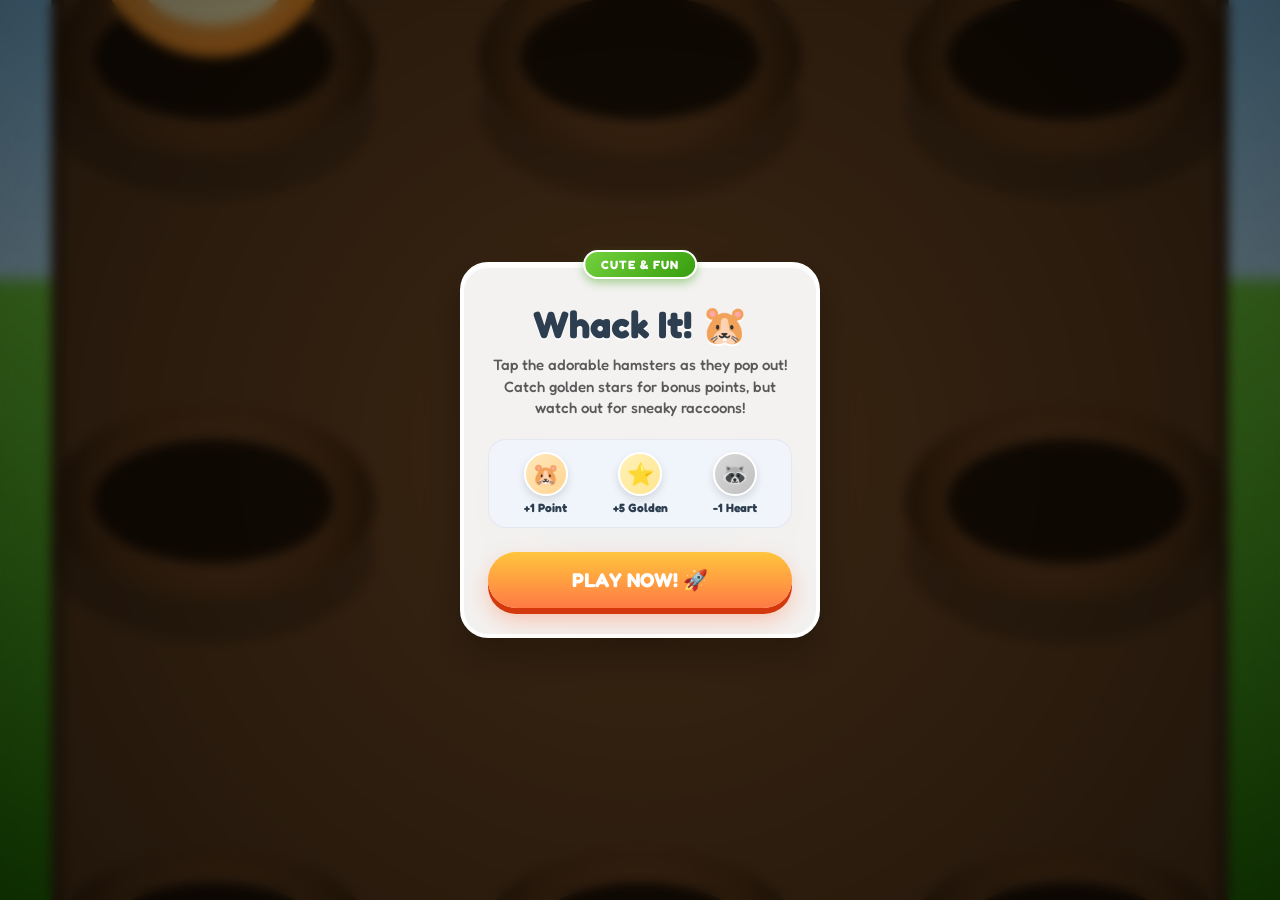
==== index.html @ 52c80264 "Update Whack It with separated HTML CSS JS, child friendly graphics, Web Audio synth background musi" ====
<!DOCTYPE html>
<html lang="en">
<head>
  <meta charset="UTF-8">
  <meta name="viewport" content="width=device-width, initial-scale=1.0, maximum-scale=1.0, user-scalable=no, viewport-fit=cover">
  <meta name="theme-color" content="#4CAF50">
  <title>Whack It! - Playful Arcade Game</title>
  
  <!-- SEO & Meta -->
  <meta name="description" content="A super fun, child-friendly Whack-It game! Tap the cute hamsters, collect golden stars, and avoid cheeky raccoons in this colorful full-screen arcade adventure.">
  <meta name="keywords" content="whack a mole, kids game, html5 game, browser game, mobile game">
  
  <!-- Google Fonts -->
  <link rel="preconnect" href="https://fonts.googleapis.com">
  <link rel="preconnect" href="https://fonts.gstatic.com" crossorigin>
  <link href="https://fonts.googleapis.com/css2?family=Fredoka:wght@400;500;600;700&display=swap" rel="stylesheet">
  
  <!-- Stylesheet -->
  <link rel="stylesheet" href="style.css">
</head>
<body>

  <!-- Fullscreen Canvas -->
  <canvas id="gameCanvas"></canvas>

  <!-- HUD Overlay (Visible during play) -->
  <div id="hud" class="hud-container hidden">
    <div class="hud-item score-box">
      <span class="hud-label">SCORE</span>
      <span id="scoreText" class="hud-value">0</span>
    </div>
    
    <div class="hud-item streak-box">
      <span id="streakBadge" class="streak-badge">1x</span>
      <span id="streakText" class="hud-subtext">Tap the hamsters!</span>
    </div>

    <div class="hud-item lives-box" id="livesContainer">
      <!-- Dynamic Hearts rendered here -->
    </div>
  </div>

  <!-- Start Screen Overlay -->
  <div class="overlay-layer" id="titleScreen">
    <div class="game-card bounce-in">
      <div class="card-badge">CUTE & FUN</div>
      <h1 class="game-title">Whack It! 🐹</h1>
      <p class="game-subtitle">Tap the adorable hamsters as they pop out! Catch golden stars for bonus points, but watch out for sneaky raccoons!</p>

      <div class="character-preview">
        <div class="preview-item">
          <div class="char-avatar hamster-bg">🐹</div>
          <span class="char-label">+1 Point</span>
        </div>
        <div class="preview-item">
          <div class="char-avatar gold-bg">⭐</div>
          <span class="char-label">+5 Golden</span>
        </div>
        <div class="preview-item">
          <div class="char-avatar raccoon-bg">🦝</div>
          <span class="char-label">-1 Heart</span>
        </div>
      </div>

      <button class="play-btn" id="startBtn">
        <span>PLAY NOW! 🚀</span>
      </button>
    </div>
  </div>

  <!-- Game Over Overlay -->
  <div class="overlay-layer hidden" id="gameOverScreen">
    <div class="game-card pop-in" id="overCard">
      <div class="card-badge orange-badge">GAME OVER</div>
      <h2 class="over-title" id="overTitle">Awesome Effort! 🎉</h2>
      
      <div class="score-display">
        <span class="score-label">FINAL SCORE</span>
        <span class="final-score" id="finalScoreText">0</span>
      </div>

      <div class="stats-row">
        <div class="stat-pill">
          <span class="stat-icon">🎯</span>
          <span id="whackedText">0 Whacked</span>
        </div>
        <div class="stat-pill">
          <span class="stat-icon">🔥</span>
          <span id="bestStreakText">Streak 0</span>
        </div>
      </div>

      <div class="best-score-banner" id="bestBanner">
        🏆 Best Score: <span id="bestScoreText">0</span>
      </div>

      <button class="play-btn again-btn" id="againBtn">
        <span>PLAY AGAIN 🔄</span>
      </button>
    </div>
  </div>

  <!-- Pause Overlay -->
  <div class="overlay-layer hidden" id="pauseScreen">
    <div class="game-card pop-in">
      <div class="card-badge blue-badge">PAUSED</div>
      <h2 class="game-title">Game Paused ⏸️</h2>
      <p class="game-subtitle">Taking a quick break? The hamsters are waiting!</p>

      <button class="play-btn" id="resumeBtn">
        <span>RESUME GAME ▶️</span>
      </button>
    </div>
  </div>

  <!-- Main Game Engine Script -->
  <script src="script.js"></script>
</body>
</html>
---- style.css ----
/* ==========================================================================
   Whack It! - Child Friendly & Engaging CSS Design System
   ========================================================================== */

:root {
  --primary-font: "Fredoka", "Trebuchet MS", system-ui, -apple-system, sans-serif;
  --bg-grass-top: #73d13d;
  --bg-grass-bottom: #389e0d;
  --card-bg: rgba(255, 255, 255, 0.94);
  --text-dark: #2c3e50;
  --text-muted: #595959;
  --accent-yellow: #ffc53d;
  --accent-orange: #ff7a45;
  --accent-pink: #ff4d4f;
  --accent-blue: #4096ff;
  --accent-green: #52c41a;
  --shadow-color: rgba(0, 0, 0, 0.18);
  --radius-lg: 28px;
  --radius-md: 18px;
  --radius-pill: 999px;
}

* {
  box-sizing: border-box;
  margin: 0;
  padding: 0;
  -webkit-tap-highlight-color: transparent;
  user-select: none;
  -webkit-user-select: none;
}

html, body {
  width: 100%;
  height: 100%;
  overflow: hidden;
  position: fixed;
  inset: 0;
  font-family: var(--primary-font);
  background: linear-gradient(180deg, #87ceeb 0%, #a8e6cf 50%, #56ab2f 100%);
  touch-action: none;
  overscroll-behavior: none;
}

/* --------------------------------------------------------------------------
   Canvas (Full Screen Grid)
   -------------------------------------------------------------------------- */
canvas#gameCanvas {
  position: fixed;
  inset: 0;
  width: 100%;
  height: 100%;
  display: block;
  z-index: 1;
}

/* --------------------------------------------------------------------------
   HUD Top Navigation Bar
   -------------------------------------------------------------------------- */
.hud-container {
  position: fixed;
  top: max(12px, env(safe-area-inset-top));
  left: 50%;
  transform: translateX(-50%);
  width: calc(100% - 24px);
  max-width: 480px;
  z-index: 10;
  display: flex;
  align-items: center;
  justify-content: space-between;
  padding: 8px 16px;
  background: rgba(255, 255, 255, 0.88);
  backdrop-filter: blur(12px);
  -webkit-backdrop-filter: blur(12px);
  border: 3px solid rgba(255, 255, 255, 0.95);
  border-radius: var(--radius-pill);
  box-shadow: 0 8px 24px var(--shadow-color), 0 2px 6px rgba(0,0,0,0.08);
  transition: opacity 0.3s ease, transform 0.3s ease;
}

.hud-container.hidden {
  opacity: 0;
  pointer-events: none;
  transform: translate(-50%, -20px);
}

.hud-item {
  display: flex;
  flex-direction: column;
  align-items: center;
}

.score-box {
  align-items: flex-start;
}

.hud-label {
  font-size: 11px;
  font-weight: 700;
  letter-spacing: 0.08em;
  color: #8c8c8c;
}

.hud-value {
  font-size: 26px;
  font-weight: 700;
  color: #262626;
  line-height: 1;
  text-shadow: 0 1px 0 #fff;
}

.streak-box {
  align-items: center;
}

.streak-badge {
  background: linear-gradient(135deg, var(--accent-yellow), var(--accent-orange));
  color: #fff;
  font-size: 14px;
  font-weight: 700;
  padding: 2px 10px;
  border-radius: var(--radius-pill);
  box-shadow: 0 3px 6px rgba(255, 122, 69, 0.35);
  display: inline-block;
  animation: pulseBeat 1.8s infinite ease-in-out;
}

.hud-subtext {
  font-size: 11px;
  font-weight: 600;
  color: #595959;
  margin-top: 2px;
}

.lives-box {
  display: flex;
  flex-direction: row;
  gap: 6px;
  align-items: center;
}

.heart-icon {
  font-size: 22px;
  display: inline-block;
  filter: drop-shadow(0 2px 4px rgba(255, 77, 79, 0.4));
  transition: transform 0.2s cubic-bezier(0.175, 0.885, 0.32, 1.275);
}

.heart-icon.lost {
  filter: grayscale(1) opacity(0.3);
  transform: scale(0.8);
}

/* --------------------------------------------------------------------------
   Overlay Layers (Title, Game Over, Pause)
   -------------------------------------------------------------------------- */
.overlay-layer {
  position: fixed;
  inset: 0;
  z-index: 20;
  display: flex;
  align-items: center;
  justify-content: center;
  padding: 20px;
  background: radial-gradient(circle at center, rgba(0, 0, 0, 0.35) 0%, rgba(0, 0, 0, 0.65) 100%);
  backdrop-filter: blur(6px);
  -webkit-backdrop-filter: blur(6px);
  transition: opacity 0.3s ease;
}

.overlay-layer.hidden {
  display: none !important;
}

.game-card {
  width: 100%;
  max-width: 360px;
  background: var(--card-bg);
  border-radius: var(--radius-lg);
  padding: 30px 24px 26px;
  text-align: center;
  position: relative;
  box-shadow: 0 20px 40px rgba(0, 0, 0, 0.28), inset 0 2px 0 rgba(255, 255, 255, 0.8);
  border: 4px solid #ffffff;
}

/* Bouncy Keyframe Animations */
.bounce-in {
  animation: bounceIn 0.6s cubic-bezier(0.175, 0.885, 0.32, 1.275) both;
}

.pop-in {
  animation: popIn 0.4s cubic-bezier(0.34, 1.56, 0.64, 1) both;
}

@keyframes bounceIn {
  0% { opacity: 0; transform: scale(0.5) translateY(40px); }
  60% { opacity: 1; transform: scale(1.05) translateY(-8px); }
  100% { transform: scale(1) translateY(0); }
}

@keyframes popIn {
  0% { opacity: 0; transform: scale(0.85); }
  100% { opacity: 1; transform: scale(1); }
}

@keyframes pulseBeat {
  0%, 100% { transform: scale(1); }
  50% { transform: scale(1.08); }
}

/* Card Badge */
.card-badge {
  position: absolute;
  top: -16px;
  left: 50%;
  transform: translateX(-50%);
  background: linear-gradient(135deg, #73d13d, #389e0d);
  color: #ffffff;
  font-size: 12px;
  font-weight: 700;
  letter-spacing: 0.08em;
  padding: 5px 16px;
  border-radius: var(--radius-pill);
  box-shadow: 0 4px 10px rgba(56, 158, 13, 0.4);
  border: 2px solid #ffffff;
}

.orange-badge {
  background: linear-gradient(135deg, #ff7a45, #d4380d);
  box-shadow: 0 4px 10px rgba(212, 56, 13, 0.4);
}

.blue-badge {
  background: linear-gradient(135deg, #4096ff, #0958d9);
  box-shadow: 0 4px 10px rgba(9, 88, 217, 0.4);
}

/* Titles & Typography */
.game-title {
  font-size: 38px;
  font-weight: 700;
  color: var(--text-dark);
  line-height: 1.1;
  margin-top: 8px;
  margin-bottom: 8px;
  text-shadow: 0 2px 0 #fff;
}

.game-subtitle {
  font-size: 15px;
  font-weight: 500;
  color: var(--text-muted);
  line-height: 1.45;
  margin-bottom: 20px;
}

/* Character Preview Bar */
.character-preview {
  display: flex;
  justify-content: space-around;
  margin: 18px 0 24px;
  padding: 12px;
  background: rgba(240, 245, 255, 0.7);
  border-radius: var(--radius-md);
  border: 1px solid rgba(0, 0, 0, 0.05);
}

.preview-item {
  display: flex;
  flex-direction: column;
  align-items: center;
  gap: 4px;
}

.char-avatar {
  width: 44px;
  height: 44px;
  border-radius: 50%;
  display: flex;
  align-items: center;
  justify-content: center;
  font-size: 22px;
  box-shadow: 0 4px 8px rgba(0,0,0,0.12);
  border: 2px solid #ffffff;
}

.hamster-bg { background: linear-gradient(135deg, #ffe7ba, #ffd591); }
.gold-bg { background: linear-gradient(135deg, #fff1b8, #ffe58f); }
.raccoon-bg { background: linear-gradient(135deg, #d9d9d9, #bfbfbf); }

.char-label {
  font-size: 12px;
  font-weight: 700;
  color: var(--text-dark);
}

/* Buttons */
.play-btn {
  width: 100%;
  font-family: inherit;
  font-size: 20px;
  font-weight: 700;
  color: #ffffff;
  background: linear-gradient(180deg, #ffc53d 0%, #ff7a45 100%);
  border: none;
  border-radius: var(--radius-pill);
  padding: 16px 24px;
  cursor: pointer;
  box-shadow: 0 6px 0 #d4380d, 0 12px 24px rgba(255, 122, 69, 0.4);
  transition: transform 0.1s ease, box-shadow 0.1s ease;
  position: relative;
  overflow: hidden;
}

.play-btn:active {
  transform: translateY(4px);
  box-shadow: 0 2px 0 #d4380d, 0 6px 12px rgba(255, 122, 69, 0.3);
}

.again-btn {
  background: linear-gradient(180deg, #73d13d 0%, #389e0d 100%);
  box-shadow: 0 6px 0 #237804, 0 12px 24px rgba(56, 158, 13, 0.4);
}

.again-btn:active {
  box-shadow: 0 2px 0 #237804, 0 6px 12px rgba(56, 158, 13, 0.3);
}

/* Game Over Card Details */
.over-title {
  font-size: 28px;
  font-weight: 700;
  color: var(--text-dark);
  margin-top: 10px;
  margin-bottom: 12px;
}

.score-display {
  margin: 10px 0 16px;
  padding: 12px;
  background: linear-gradient(135deg, #fffbe6, #fff1b8);
  border-radius: var(--radius-md);
  border: 2px dashed #ffe58f;
}

.score-label {
  font-size: 12px;
  font-weight: 700;
  color: #d48806;
  letter-spacing: 0.08em;
  display: block;
}

.final-score {
  font-size: 52px;
  font-weight: 700;
  color: #ad8b00;
  line-height: 1;
}

.stats-row {
  display: flex;
  gap: 10px;
  justify-content: center;
  margin-bottom: 16px;
}

.stat-pill {
  flex: 1;
  background: #f5f5f5;
  padding: 8px 12px;
  border-radius: var(--radius-pill);
  font-size: 13px;
  font-weight: 600;
  color: var(--text-dark);
  display: flex;
  align-items: center;
  justify-content: center;
  gap: 6px;
}

.best-score-banner {
  font-size: 14px;
  font-weight: 700;
  color: #389e0d;
  background: #f6ffed;
  border: 1px solid #b7eb8f;
  padding: 8px 14px;
  border-radius: var(--radius-pill);
  margin-bottom: 20px;
  display: inline-block;
}

/* Responsive Tweaks */
@media (max-width: 360px) {
  .game-card { padding: 24px 18px; }
  .game-title { font-size: 32px; }
  .final-score { font-size: 44px; }
  .play-btn { font-size: 18px; padding: 14px 20px; }
}
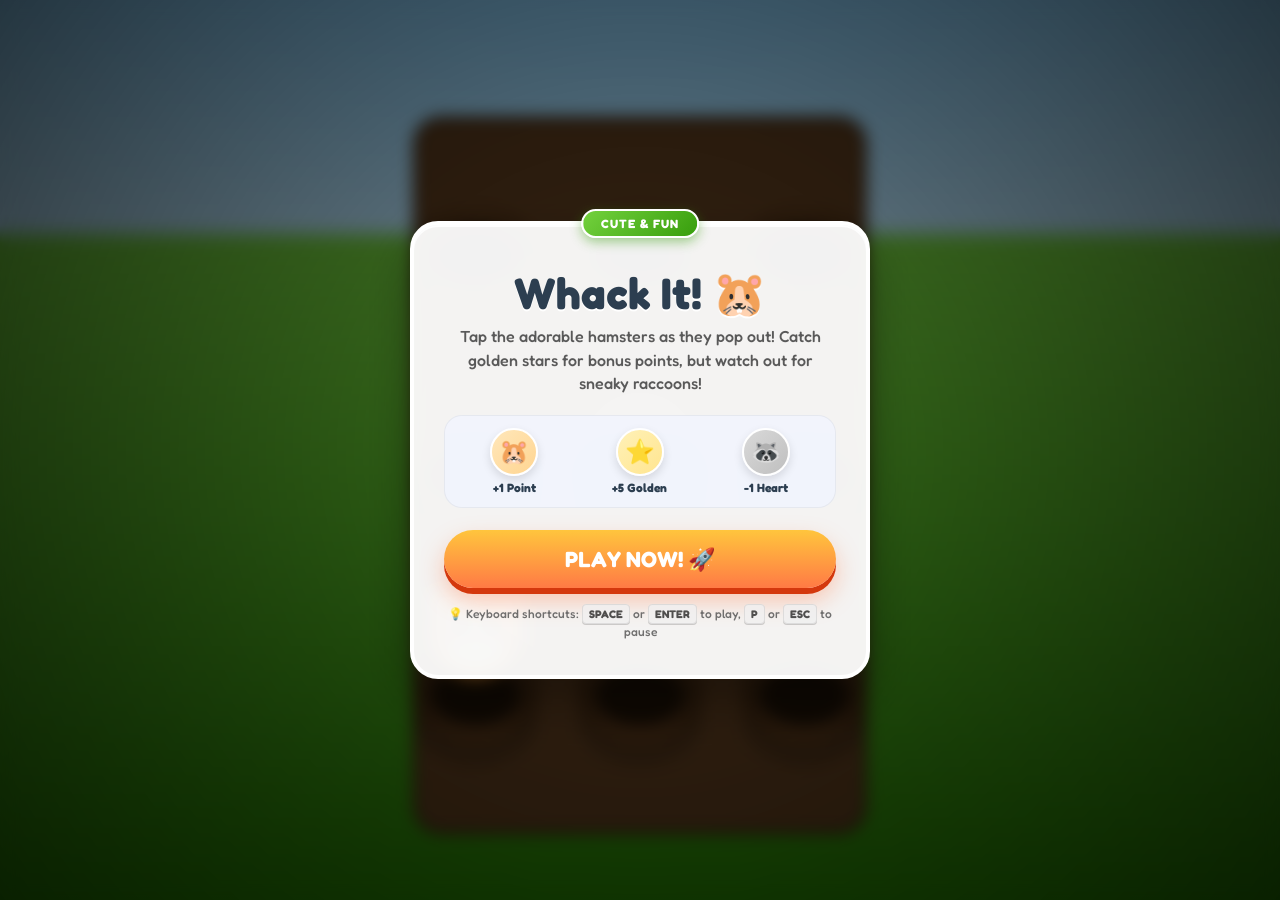
==== commit 34330911: "Make game UI fully responsive for both mobile and large desktop screens with centered stage engine" ====
--- a/index.html
+++ b/index.html
@@ -65,6 +65,10 @@
       <button class="play-btn" id="startBtn">
         <span>PLAY NOW! 🚀</span>
       </button>
+
+      <div class="desktop-hint">
+        <span>💡 Keyboard shortcuts: <kbd>SPACE</kbd> or <kbd>ENTER</kbd> to play, <kbd>P</kbd> or <kbd>ESC</kbd> to pause</span>
+      </div>
     </div>
   </div>
 
@@ -110,6 +114,10 @@
       <button class="play-btn" id="resumeBtn">
         <span>RESUME GAME ▶️</span>
       </button>
+
+      <div class="desktop-hint">
+        <span>💡 Press <kbd>P</kbd> or <kbd>ESC</kbd> to resume</span>
+      </div>
     </div>
   </div>
 
--- a/style.css
+++ b/style.css
@@ -1,12 +1,13 @@
 /* ==========================================================================
-   Whack It! - Child Friendly & Engaging CSS Design System
+   Whack It! - Child Friendly & Responsive CSS Design System
+   Dual Support for Mobile Devices & Large Desktop Monitors
    ========================================================================== */
 
 :root {
   --primary-font: "Fredoka", "Trebuchet MS", system-ui, -apple-system, sans-serif;
   --bg-grass-top: #73d13d;
   --bg-grass-bottom: #389e0d;
-  --card-bg: rgba(255, 255, 255, 0.94);
+  --card-bg: rgba(255, 255, 255, 0.95);
   --text-dark: #2c3e50;
   --text-muted: #595959;
   --accent-yellow: #ffc53d;
@@ -14,7 +15,7 @@
   --accent-pink: #ff4d4f;
   --accent-blue: #4096ff;
   --accent-green: #52c41a;
-  --shadow-color: rgba(0, 0, 0, 0.18);
+  --shadow-color: rgba(0, 0, 0, 0.22);
   --radius-lg: 28px;
   --radius-md: 18px;
   --radius-pill: 999px;
@@ -36,13 +37,13 @@
   position: fixed;
   inset: 0;
   font-family: var(--primary-font);
-  background: linear-gradient(180deg, #87ceeb 0%, #a8e6cf 50%, #56ab2f 100%);
+  background: radial-gradient(circle at 50% 30%, #a8e6cf 0%, #56ab2f 60%, #2e7d32 100%);
   touch-action: none;
   overscroll-behavior: none;
 }
 
 /* --------------------------------------------------------------------------
-   Canvas (Full Screen Grid)
+   Canvas (Responsive Canvas Engine)
    -------------------------------------------------------------------------- */
 canvas#gameCanvas {
   position: fixed;
@@ -51,36 +52,37 @@
   height: 100%;
   display: block;
   z-index: 1;
+  cursor: pointer;
 }
 
 /* --------------------------------------------------------------------------
-   HUD Top Navigation Bar
+   HUD Top Navigation Bar (Mobile & Desktop Responsive)
    -------------------------------------------------------------------------- */
 .hud-container {
   position: fixed;
   top: max(12px, env(safe-area-inset-top));
   left: 50%;
   transform: translateX(-50%);
-  width: calc(100% - 24px);
-  max-width: 480px;
+  width: calc(100% - 32px);
+  max-width: 520px;
   z-index: 10;
   display: flex;
   align-items: center;
   justify-content: space-between;
-  padding: 8px 16px;
-  background: rgba(255, 255, 255, 0.88);
-  backdrop-filter: blur(12px);
-  -webkit-backdrop-filter: blur(12px);
+  padding: 10px 20px;
+  background: rgba(255, 255, 255, 0.92);
+  backdrop-filter: blur(14px);
+  -webkit-backdrop-filter: blur(14px);
   border: 3px solid rgba(255, 255, 255, 0.95);
   border-radius: var(--radius-pill);
-  box-shadow: 0 8px 24px var(--shadow-color), 0 2px 6px rgba(0,0,0,0.08);
+  box-shadow: 0 10px 28px var(--shadow-color), 0 3px 8px rgba(0,0,0,0.1);
   transition: opacity 0.3s ease, transform 0.3s ease;
 }
 
 .hud-container.hidden {
   opacity: 0;
   pointer-events: none;
-  transform: translate(-50%, -20px);
+  transform: translate(-50%, -24px);
 }
 
 .hud-item {
@@ -101,7 +103,7 @@
 }
 
 .hud-value {
-  font-size: 26px;
+  font-size: clamp(24px, 4vw, 32px);
   font-weight: 700;
   color: #262626;
   line-height: 1;
@@ -117,9 +119,9 @@
   color: #fff;
   font-size: 14px;
   font-weight: 700;
-  padding: 2px 10px;
-  border-radius: var(--radius-pill);
-  box-shadow: 0 3px 6px rgba(255, 122, 69, 0.35);
+  padding: 3px 12px;
+  border-radius: var(--radius-pill);
+  box-shadow: 0 4px 8px rgba(255, 122, 69, 0.35);
   display: inline-block;
   animation: pulseBeat 1.8s infinite ease-in-out;
 }
@@ -139,15 +141,15 @@
 }
 
 .heart-icon {
-  font-size: 22px;
+  font-size: clamp(20px, 3.5vw, 26px);
   display: inline-block;
   filter: drop-shadow(0 2px 4px rgba(255, 77, 79, 0.4));
-  transition: transform 0.2s cubic-bezier(0.175, 0.885, 0.32, 1.275);
+  transition: transform 0.25s cubic-bezier(0.175, 0.885, 0.32, 1.275);
 }
 
 .heart-icon.lost {
   filter: grayscale(1) opacity(0.3);
-  transform: scale(0.8);
+  transform: scale(0.75);
 }
 
 /* --------------------------------------------------------------------------
@@ -161,9 +163,9 @@
   align-items: center;
   justify-content: center;
   padding: 20px;
-  background: radial-gradient(circle at center, rgba(0, 0, 0, 0.35) 0%, rgba(0, 0, 0, 0.65) 100%);
-  backdrop-filter: blur(6px);
-  -webkit-backdrop-filter: blur(6px);
+  background: radial-gradient(circle at center, rgba(0, 0, 0, 0.4) 0%, rgba(0, 0, 0, 0.75) 100%);
+  backdrop-filter: blur(8px);
+  -webkit-backdrop-filter: blur(8px);
   transition: opacity 0.3s ease;
 }
 
@@ -173,17 +175,17 @@
 
 .game-card {
   width: 100%;
-  max-width: 360px;
+  max-width: 440px;
   background: var(--card-bg);
   border-radius: var(--radius-lg);
-  padding: 30px 24px 26px;
+  padding: clamp(24px, 5vw, 36px) clamp(20px, 4vw, 30px);
   text-align: center;
   position: relative;
-  box-shadow: 0 20px 40px rgba(0, 0, 0, 0.28), inset 0 2px 0 rgba(255, 255, 255, 0.8);
+  box-shadow: 0 24px 48px rgba(0, 0, 0, 0.32), inset 0 2px 0 rgba(255, 255, 255, 0.9);
   border: 4px solid #ffffff;
 }
 
-/* Bouncy Keyframe Animations */
+/* Animations */
 .bounce-in {
   animation: bounceIn 0.6s cubic-bezier(0.175, 0.885, 0.32, 1.275) both;
 }
@@ -194,7 +196,7 @@
 
 @keyframes bounceIn {
   0% { opacity: 0; transform: scale(0.5) translateY(40px); }
-  60% { opacity: 1; transform: scale(1.05) translateY(-8px); }
+  60% { opacity: 1; transform: scale(1.04) translateY(-6px); }
   100% { transform: scale(1) translateY(0); }
 }
 
@@ -205,7 +207,7 @@
 
 @keyframes pulseBeat {
   0%, 100% { transform: scale(1); }
-  50% { transform: scale(1.08); }
+  50% { transform: scale(1.06); }
 }
 
 /* Card Badge */
@@ -219,25 +221,25 @@
   font-size: 12px;
   font-weight: 700;
   letter-spacing: 0.08em;
-  padding: 5px 16px;
-  border-radius: var(--radius-pill);
-  box-shadow: 0 4px 10px rgba(56, 158, 13, 0.4);
+  padding: 5px 18px;
+  border-radius: var(--radius-pill);
+  box-shadow: 0 4px 12px rgba(56, 158, 13, 0.45);
   border: 2px solid #ffffff;
 }
 
 .orange-badge {
   background: linear-gradient(135deg, #ff7a45, #d4380d);
-  box-shadow: 0 4px 10px rgba(212, 56, 13, 0.4);
+  box-shadow: 0 4px 12px rgba(212, 56, 13, 0.45);
 }
 
 .blue-badge {
   background: linear-gradient(135deg, #4096ff, #0958d9);
-  box-shadow: 0 4px 10px rgba(9, 88, 217, 0.4);
+  box-shadow: 0 4px 12px rgba(9, 88, 217, 0.45);
 }
 
 /* Titles & Typography */
 .game-title {
-  font-size: 38px;
+  font-size: clamp(32px, 7vw, 44px);
   font-weight: 700;
   color: var(--text-dark);
   line-height: 1.1;
@@ -247,7 +249,7 @@
 }
 
 .game-subtitle {
-  font-size: 15px;
+  font-size: clamp(14px, 3vw, 16px);
   font-weight: 500;
   color: var(--text-muted);
   line-height: 1.45;
@@ -258,9 +260,9 @@
 .character-preview {
   display: flex;
   justify-content: space-around;
-  margin: 18px 0 24px;
-  padding: 12px;
-  background: rgba(240, 245, 255, 0.7);
+  margin: 18px 0 22px;
+  padding: 12px 8px;
+  background: rgba(240, 245, 255, 0.75);
   border-radius: var(--radius-md);
   border: 1px solid rgba(0, 0, 0, 0.05);
 }
@@ -273,15 +275,20 @@
 }
 
 .char-avatar {
-  width: 44px;
-  height: 44px;
+  width: clamp(40px, 8vw, 48px);
+  height: clamp(40px, 8vw, 48px);
   border-radius: 50%;
   display: flex;
   align-items: center;
   justify-content: center;
-  font-size: 22px;
-  box-shadow: 0 4px 8px rgba(0,0,0,0.12);
+  font-size: clamp(20px, 4vw, 24px);
+  box-shadow: 0 4px 10px rgba(0,0,0,0.12);
   border: 2px solid #ffffff;
+  transition: transform 0.2s ease;
+}
+
+.char-avatar:hover {
+  transform: scale(1.15) rotate(6deg);
 }
 
 .hamster-bg { background: linear-gradient(135deg, #ffe7ba, #ffd591); }
@@ -294,22 +301,27 @@
   color: var(--text-dark);
 }
 
-/* Buttons */
+/* Buttons with Hover & Active States */
 .play-btn {
   width: 100%;
   font-family: inherit;
-  font-size: 20px;
+  font-size: clamp(18px, 4vw, 22px);
   font-weight: 700;
   color: #ffffff;
   background: linear-gradient(180deg, #ffc53d 0%, #ff7a45 100%);
   border: none;
   border-radius: var(--radius-pill);
-  padding: 16px 24px;
+  padding: 16px 28px;
   cursor: pointer;
   box-shadow: 0 6px 0 #d4380d, 0 12px 24px rgba(255, 122, 69, 0.4);
-  transition: transform 0.1s ease, box-shadow 0.1s ease;
+  transition: transform 0.15s cubic-bezier(0.175, 0.885, 0.32, 1.275), box-shadow 0.15s ease;
   position: relative;
   overflow: hidden;
+}
+
+.play-btn:hover {
+  transform: translateY(-2px);
+  box-shadow: 0 8px 0 #d4380d, 0 16px 28px rgba(255, 122, 69, 0.48);
 }
 
 .play-btn:active {
@@ -322,13 +334,39 @@
   box-shadow: 0 6px 0 #237804, 0 12px 24px rgba(56, 158, 13, 0.4);
 }
 
+.again-btn:hover {
+  box-shadow: 0 8px 0 #237804, 0 16px 28px rgba(56, 158, 13, 0.48);
+}
+
 .again-btn:active {
   box-shadow: 0 2px 0 #237804, 0 6px 12px rgba(56, 158, 13, 0.3);
 }
 
+/* Desktop Keyboard Hint */
+.desktop-hint {
+  margin-top: 16px;
+  font-size: 12px;
+  font-weight: 500;
+  color: var(--text-muted);
+  opacity: 0.85;
+}
+
+kbd {
+  background: #f0f0f0;
+  border: 1px solid #d9d9d9;
+  border-radius: 4px;
+  box-shadow: 0 1px 0 rgba(0,0,0,0.2);
+  color: #333;
+  display: inline-block;
+  font-family: inherit;
+  font-size: 11px;
+  font-weight: 700;
+  padding: 2px 6px;
+}
+
 /* Game Over Card Details */
 .over-title {
-  font-size: 28px;
+  font-size: clamp(24px, 5vw, 32px);
   font-weight: 700;
   color: var(--text-dark);
   margin-top: 10px;
@@ -352,7 +390,7 @@
 }
 
 .final-score {
-  font-size: 52px;
+  font-size: clamp(44px, 10vw, 64px);
   font-weight: 700;
   color: #ad8b00;
   line-height: 1;
@@ -391,10 +429,44 @@
   display: inline-block;
 }
 
-/* Responsive Tweaks */
-@media (max-width: 360px) {
-  .game-card { padding: 24px 18px; }
-  .game-title { font-size: 32px; }
-  .final-score { font-size: 44px; }
-  .play-btn { font-size: 18px; padding: 14px 20px; }
-}
+/* --------------------------------------------------------------------------
+   Desktop & Tablet Media Queries
+   -------------------------------------------------------------------------- */
+@media (min-width: 768px) {
+  .hud-container {
+    padding: 12px 28px;
+  }
+
+  .game-card {
+    max-width: 460px;
+  }
+}
+
+@media (max-height: 640px) {
+  .game-card {
+    padding: 18px 20px;
+  }
+
+  .game-title {
+    font-size: 28px;
+    margin-top: 4px;
+    margin-bottom: 4px;
+  }
+
+  .game-subtitle {
+    margin-bottom: 12px;
+  }
+
+  .character-preview {
+    margin: 10px 0 14px;
+    padding: 8px;
+  }
+
+  .play-btn {
+    padding: 12px 20px;
+  }
+
+  .desktop-hint {
+    margin-top: 10px;
+  }
+}
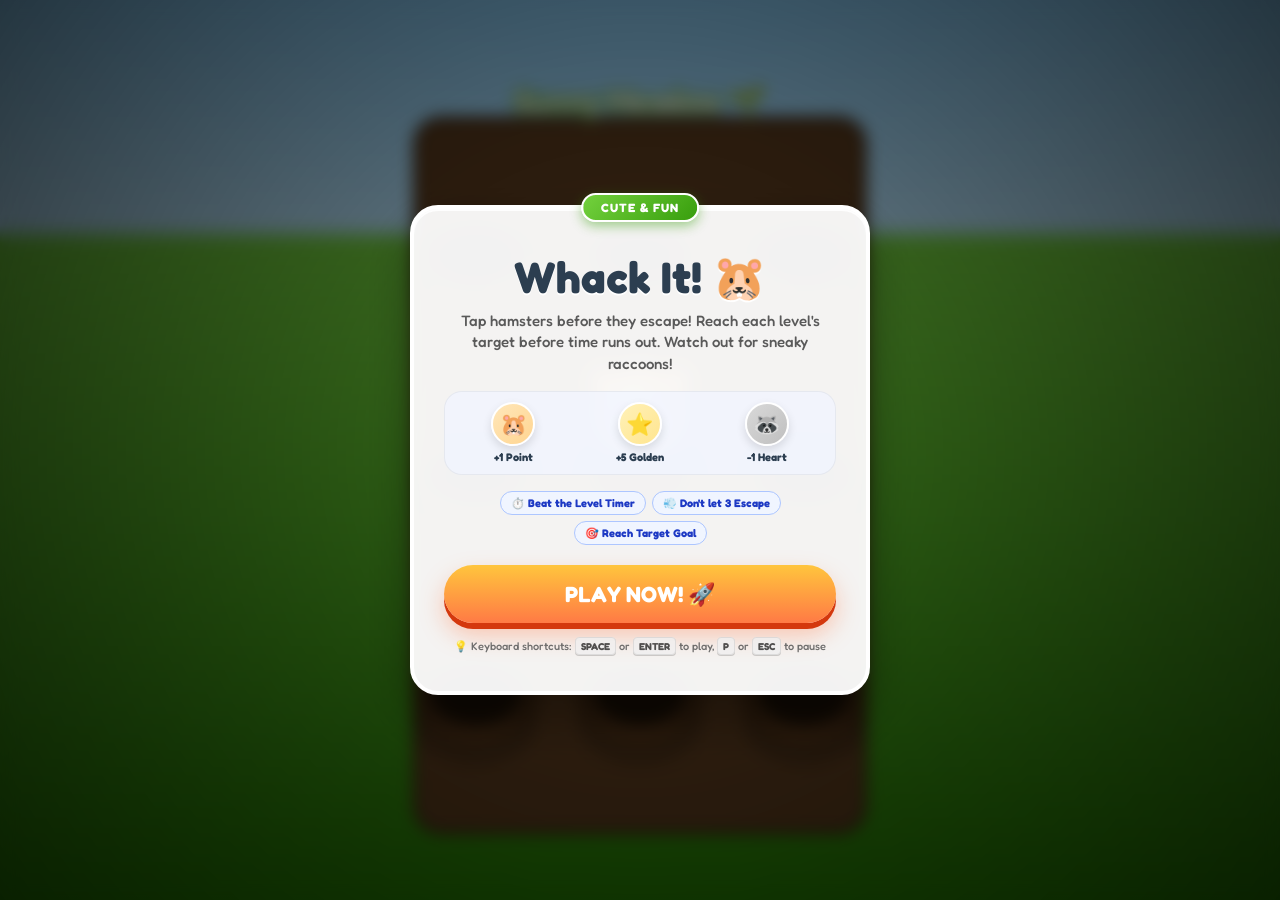
==== commit f6a4b469: "Implement Combined Mode: Level countdown timer, target goals, missed hamster escape penalties, and r" ====
--- a/index.html
+++ b/index.html
@@ -7,7 +7,7 @@
   <title>Whack It! - Playful Arcade Game</title>
   
   <!-- SEO & Meta -->
-  <meta name="description" content="A super fun, child-friendly Whack-It game! Tap the cute hamsters, collect golden stars, and avoid cheeky raccoons in this colorful full-screen arcade adventure.">
+  <meta name="description" content="A super fun, child-friendly Whack-It game! Tap the cute hamsters, collect golden stars, hit level targets, and avoid cheeky raccoons in this colorful full-screen arcade adventure.">
   <meta name="keywords" content="whack a mole, kids game, html5 game, browser game, mobile game">
   
   <!-- Google Fonts -->
@@ -29,14 +29,28 @@
       <span class="hud-label">SCORE</span>
       <span id="scoreText" class="hud-value">0</span>
     </div>
+
+    <div class="hud-item timer-box">
+      <span class="hud-label" id="levelNameText">LVL 1</span>
+      <div class="timer-pill">
+        <span class="timer-icon">⏱️</span>
+        <span id="timerText" class="timer-value">45s</span>
+      </div>
+    </div>
     
-    <div class="hud-item streak-box">
-      <span id="streakBadge" class="streak-badge">1x</span>
-      <span id="streakText" class="hud-subtext">Tap the hamsters!</span>
+    <div class="hud-item goal-box">
+      <span class="hud-label">GOAL</span>
+      <span id="goalText" class="hud-subvalue">0 / 12</span>
     </div>
 
-    <div class="hud-item lives-box" id="livesContainer">
-      <!-- Dynamic Hearts rendered here -->
+    <div class="hud-item status-box">
+      <div class="lives-box" id="livesContainer">
+        <!-- Dynamic Hearts rendered here -->
+      </div>
+      <div class="miss-box">
+        <span class="miss-label">MISS:</span>
+        <span id="missText" class="miss-value">0/3 💨</span>
+      </div>
     </div>
   </div>
 
@@ -45,7 +59,7 @@
     <div class="game-card bounce-in">
       <div class="card-badge">CUTE & FUN</div>
       <h1 class="game-title">Whack It! 🐹</h1>
-      <p class="game-subtitle">Tap the adorable hamsters as they pop out! Catch golden stars for bonus points, but watch out for sneaky raccoons!</p>
+      <p class="game-subtitle">Tap hamsters before they escape! Reach each level's target before time runs out. Watch out for sneaky raccoons!</p>
 
       <div class="character-preview">
         <div class="preview-item">
@@ -60,6 +74,12 @@
           <div class="char-avatar raccoon-bg">🦝</div>
           <span class="char-label">-1 Heart</span>
         </div>
+      </div>
+
+      <div class="rules-summary">
+        <div class="rule-chip">⏱️ Beat the Level Timer</div>
+        <div class="rule-chip">💨 Don't let 3 Escape</div>
+        <div class="rule-chip">🎯 Reach Target Goal</div>
       </div>
 
       <button class="play-btn" id="startBtn">
@@ -77,6 +97,7 @@
     <div class="game-card pop-in" id="overCard">
       <div class="card-badge orange-badge">GAME OVER</div>
       <h2 class="over-title" id="overTitle">Awesome Effort! 🎉</h2>
+      <p class="over-reason" id="overReasonText">Out of hearts!</p>
       
       <div class="score-display">
         <span class="score-label">FINAL SCORE</span>
--- a/style.css
+++ b/style.css
@@ -60,17 +60,17 @@
    -------------------------------------------------------------------------- */
 .hud-container {
   position: fixed;
-  top: max(12px, env(safe-area-inset-top));
+  top: max(10px, env(safe-area-inset-top));
   left: 50%;
   transform: translateX(-50%);
-  width: calc(100% - 32px);
-  max-width: 520px;
+  width: calc(100% - 24px);
+  max-width: 540px;
   z-index: 10;
   display: flex;
   align-items: center;
   justify-content: space-between;
-  padding: 10px 20px;
-  background: rgba(255, 255, 255, 0.92);
+  padding: 8px 16px;
+  background: rgba(255, 255, 255, 0.94);
   backdrop-filter: blur(14px);
   -webkit-backdrop-filter: blur(14px);
   border: 3px solid rgba(255, 255, 255, 0.95);
@@ -96,52 +96,74 @@
 }
 
 .hud-label {
-  font-size: 11px;
+  font-size: 10px;
   font-weight: 700;
   letter-spacing: 0.08em;
   color: #8c8c8c;
 }
 
 .hud-value {
-  font-size: clamp(24px, 4vw, 32px);
+  font-size: clamp(20px, 3.5vw, 28px);
   font-weight: 700;
   color: #262626;
   line-height: 1;
   text-shadow: 0 1px 0 #fff;
 }
 
-.streak-box {
-  align-items: center;
-}
-
-.streak-badge {
-  background: linear-gradient(135deg, var(--accent-yellow), var(--accent-orange));
-  color: #fff;
+.hud-subvalue {
+  font-size: clamp(14px, 2.8vw, 18px);
+  font-weight: 700;
+  color: #389e0d;
+}
+
+/* Timer Pill */
+.timer-pill {
+  display: flex;
+  align-items: center;
+  gap: 4px;
+  background: #f6ffed;
+  border: 1.5px solid #b7eb8f;
+  padding: 2px 10px;
+  border-radius: var(--radius-pill);
+  margin-top: 2px;
+}
+
+.timer-value {
   font-size: 14px;
   font-weight: 700;
-  padding: 3px 12px;
-  border-radius: var(--radius-pill);
-  box-shadow: 0 4px 8px rgba(255, 122, 69, 0.35);
-  display: inline-block;
-  animation: pulseBeat 1.8s infinite ease-in-out;
-}
-
-.hud-subtext {
-  font-size: 11px;
-  font-weight: 600;
-  color: #595959;
-  margin-top: 2px;
+  color: #278003;
+}
+
+.timer-pill.warning {
+  background: #fff2e8;
+  border-color: #ffbb96;
+  animation: pulseWarning 0.8s infinite ease-in-out;
+}
+
+.timer-pill.warning .timer-value {
+  color: #d4380d;
+}
+
+@keyframes pulseWarning {
+  0%, 100% { transform: scale(1); }
+  50% { transform: scale(1.08); }
+}
+
+/* Status Box: Hearts & Misses */
+.status-box {
+  align-items: flex-end;
+  gap: 2px;
 }
 
 .lives-box {
   display: flex;
   flex-direction: row;
-  gap: 6px;
+  gap: 4px;
   align-items: center;
 }
 
 .heart-icon {
-  font-size: clamp(20px, 3.5vw, 26px);
+  font-size: clamp(16px, 3vw, 20px);
   display: inline-block;
   filter: drop-shadow(0 2px 4px rgba(255, 77, 79, 0.4));
   transition: transform 0.25s cubic-bezier(0.175, 0.885, 0.32, 1.275);
@@ -150,6 +172,19 @@
 .heart-icon.lost {
   filter: grayscale(1) opacity(0.3);
   transform: scale(0.75);
+}
+
+.miss-box {
+  display: flex;
+  align-items: center;
+  gap: 4px;
+  font-size: 11px;
+  font-weight: 700;
+  color: #8c8c8c;
+}
+
+.miss-value {
+  color: #ff4d4f;
 }
 
 /* --------------------------------------------------------------------------
@@ -205,11 +240,6 @@
   100% { opacity: 1; transform: scale(1); }
 }
 
-@keyframes pulseBeat {
-  0%, 100% { transform: scale(1); }
-  50% { transform: scale(1.06); }
-}
-
 /* Card Badge */
 .card-badge {
   position: absolute;
@@ -249,19 +279,19 @@
 }
 
 .game-subtitle {
-  font-size: clamp(14px, 3vw, 16px);
+  font-size: clamp(13px, 2.8vw, 15px);
   font-weight: 500;
   color: var(--text-muted);
   line-height: 1.45;
-  margin-bottom: 20px;
+  margin-bottom: 16px;
 }
 
 /* Character Preview Bar */
 .character-preview {
   display: flex;
   justify-content: space-around;
-  margin: 18px 0 22px;
-  padding: 12px 8px;
+  margin: 14px 0 16px;
+  padding: 10px 6px;
   background: rgba(240, 245, 255, 0.75);
   border-radius: var(--radius-md);
   border: 1px solid rgba(0, 0, 0, 0.05);
@@ -275,13 +305,13 @@
 }
 
 .char-avatar {
-  width: clamp(40px, 8vw, 48px);
-  height: clamp(40px, 8vw, 48px);
+  width: clamp(38px, 7.5vw, 44px);
+  height: clamp(38px, 7.5vw, 44px);
   border-radius: 50%;
   display: flex;
   align-items: center;
   justify-content: center;
-  font-size: clamp(20px, 4vw, 24px);
+  font-size: clamp(18px, 3.5vw, 22px);
   box-shadow: 0 4px 10px rgba(0,0,0,0.12);
   border: 2px solid #ffffff;
   transition: transform 0.2s ease;
@@ -296,9 +326,28 @@
 .raccoon-bg { background: linear-gradient(135deg, #d9d9d9, #bfbfbf); }
 
 .char-label {
-  font-size: 12px;
+  font-size: 11px;
   font-weight: 700;
   color: var(--text-dark);
+}
+
+/* Rules Summary Chips */
+.rules-summary {
+  display: flex;
+  flex-wrap: wrap;
+  gap: 6px;
+  justify-content: center;
+  margin-bottom: 20px;
+}
+
+.rule-chip {
+  background: #f0f5ff;
+  border: 1px solid #adc6ff;
+  color: #1d39c4;
+  font-size: 11px;
+  font-weight: 700;
+  padding: 4px 10px;
+  border-radius: var(--radius-pill);
 }
 
 /* Buttons with Hover & Active States */
@@ -344,8 +393,8 @@
 
 /* Desktop Keyboard Hint */
 .desktop-hint {
-  margin-top: 16px;
-  font-size: 12px;
+  margin-top: 14px;
+  font-size: 11px;
   font-weight: 500;
   color: var(--text-muted);
   opacity: 0.85;
@@ -359,9 +408,9 @@
   color: #333;
   display: inline-block;
   font-family: inherit;
-  font-size: 11px;
-  font-weight: 700;
-  padding: 2px 6px;
+  font-size: 10px;
+  font-weight: 700;
+  padding: 2px 5px;
 }
 
 /* Game Over Card Details */
@@ -369,20 +418,27 @@
   font-size: clamp(24px, 5vw, 32px);
   font-weight: 700;
   color: var(--text-dark);
-  margin-top: 10px;
-  margin-bottom: 12px;
+  margin-top: 8px;
+  margin-bottom: 2px;
+}
+
+.over-reason {
+  font-size: 14px;
+  font-weight: 600;
+  color: #ff4d4f;
+  margin-bottom: 10px;
 }
 
 .score-display {
-  margin: 10px 0 16px;
-  padding: 12px;
+  margin: 8px 0 14px;
+  padding: 10px;
   background: linear-gradient(135deg, #fffbe6, #fff1b8);
   border-radius: var(--radius-md);
   border: 2px dashed #ffe58f;
 }
 
 .score-label {
-  font-size: 12px;
+  font-size: 11px;
   font-weight: 700;
   color: #d48806;
   letter-spacing: 0.08em;
@@ -390,7 +446,7 @@
 }
 
 .final-score {
-  font-size: clamp(44px, 10vw, 64px);
+  font-size: clamp(40px, 9vw, 58px);
   font-weight: 700;
   color: #ad8b00;
   line-height: 1;
@@ -400,15 +456,15 @@
   display: flex;
   gap: 10px;
   justify-content: center;
-  margin-bottom: 16px;
+  margin-bottom: 14px;
 }
 
 .stat-pill {
   flex: 1;
   background: #f5f5f5;
-  padding: 8px 12px;
-  border-radius: var(--radius-pill);
-  font-size: 13px;
+  padding: 8px 10px;
+  border-radius: var(--radius-pill);
+  font-size: 12px;
   font-weight: 600;
   color: var(--text-dark);
   display: flex;
@@ -418,14 +474,14 @@
 }
 
 .best-score-banner {
-  font-size: 14px;
+  font-size: 13px;
   font-weight: 700;
   color: #389e0d;
   background: #f6ffed;
   border: 1px solid #b7eb8f;
-  padding: 8px 14px;
-  border-radius: var(--radius-pill);
-  margin-bottom: 20px;
+  padding: 6px 12px;
+  border-radius: var(--radius-pill);
+  margin-bottom: 18px;
   display: inline-block;
 }
 
@@ -434,7 +490,7 @@
    -------------------------------------------------------------------------- */
 @media (min-width: 768px) {
   .hud-container {
-    padding: 12px 28px;
+    padding: 10px 24px;
   }
 
   .game-card {
@@ -444,29 +500,33 @@
 
 @media (max-height: 640px) {
   .game-card {
-    padding: 18px 20px;
+    padding: 16px 18px;
   }
 
   .game-title {
-    font-size: 28px;
-    margin-top: 4px;
-    margin-bottom: 4px;
+    font-size: 26px;
+    margin-top: 2px;
+    margin-bottom: 2px;
   }
 
   .game-subtitle {
+    margin-bottom: 8px;
+  }
+
+  .character-preview {
+    margin: 8px 0 10px;
+    padding: 6px;
+  }
+
+  .rules-summary {
     margin-bottom: 12px;
   }
 
-  .character-preview {
-    margin: 10px 0 14px;
-    padding: 8px;
-  }
-
   .play-btn {
-    padding: 12px 20px;
+    padding: 10px 18px;
   }
 
   .desktop-hint {
-    margin-top: 10px;
-  }
-}
+    margin-top: 8px;
+  }
+}
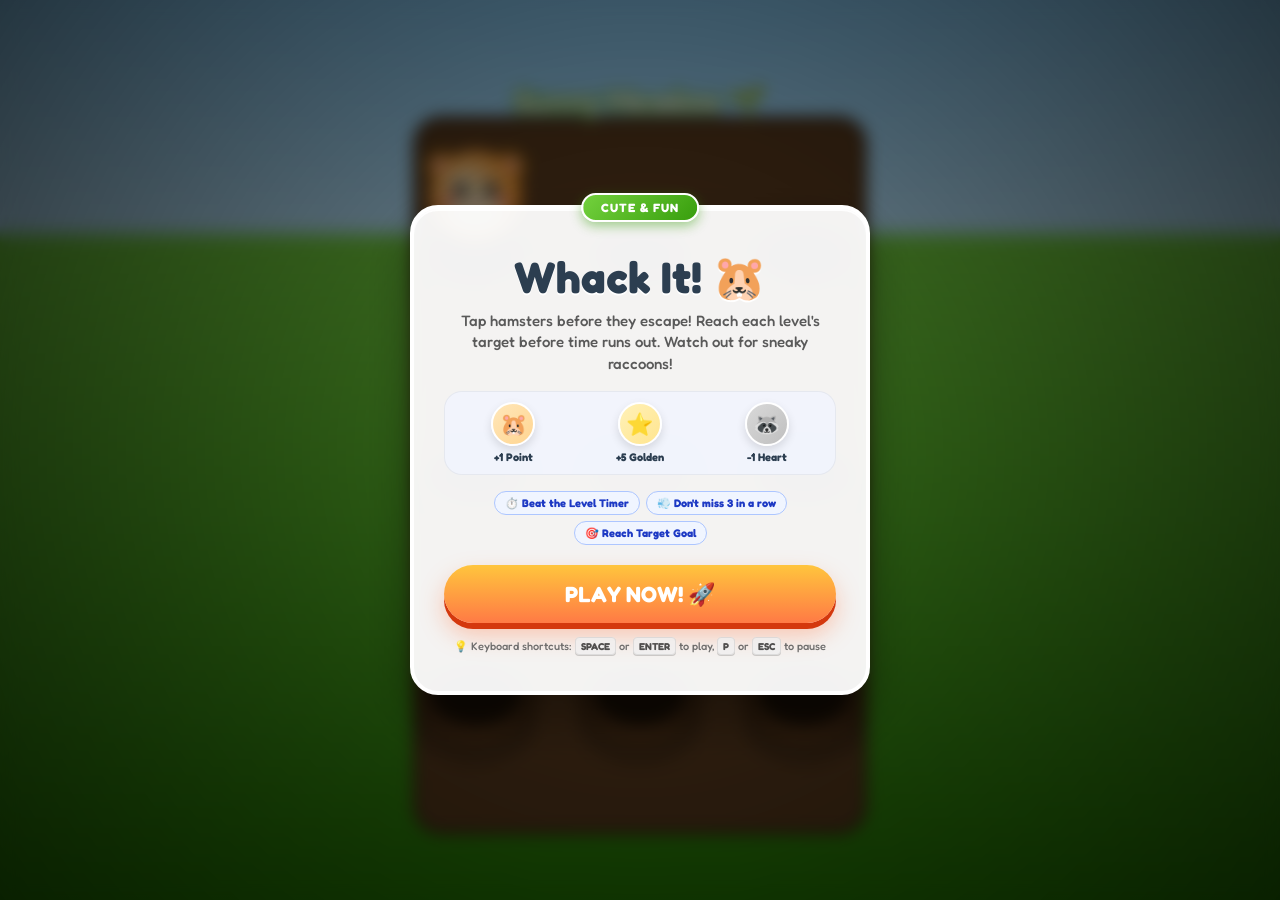
==== commit 855d3a6d: "Update miss penalty to 3 consecutive misses in a row (resets miss counter on successful hit)" ====
--- a/index.html
+++ b/index.html
@@ -48,7 +48,7 @@
         <!-- Dynamic Hearts rendered here -->
       </div>
       <div class="miss-box">
-        <span class="miss-label">MISS:</span>
+        <span class="miss-label">IN A ROW:</span>
         <span id="missText" class="miss-value">0/3 💨</span>
       </div>
     </div>
@@ -78,7 +78,7 @@
 
       <div class="rules-summary">
         <div class="rule-chip">⏱️ Beat the Level Timer</div>
-        <div class="rule-chip">💨 Don't let 3 Escape</div>
+        <div class="rule-chip">💨 Don't miss 3 in a row</div>
         <div class="rule-chip">🎯 Reach Target Goal</div>
       </div>
 
